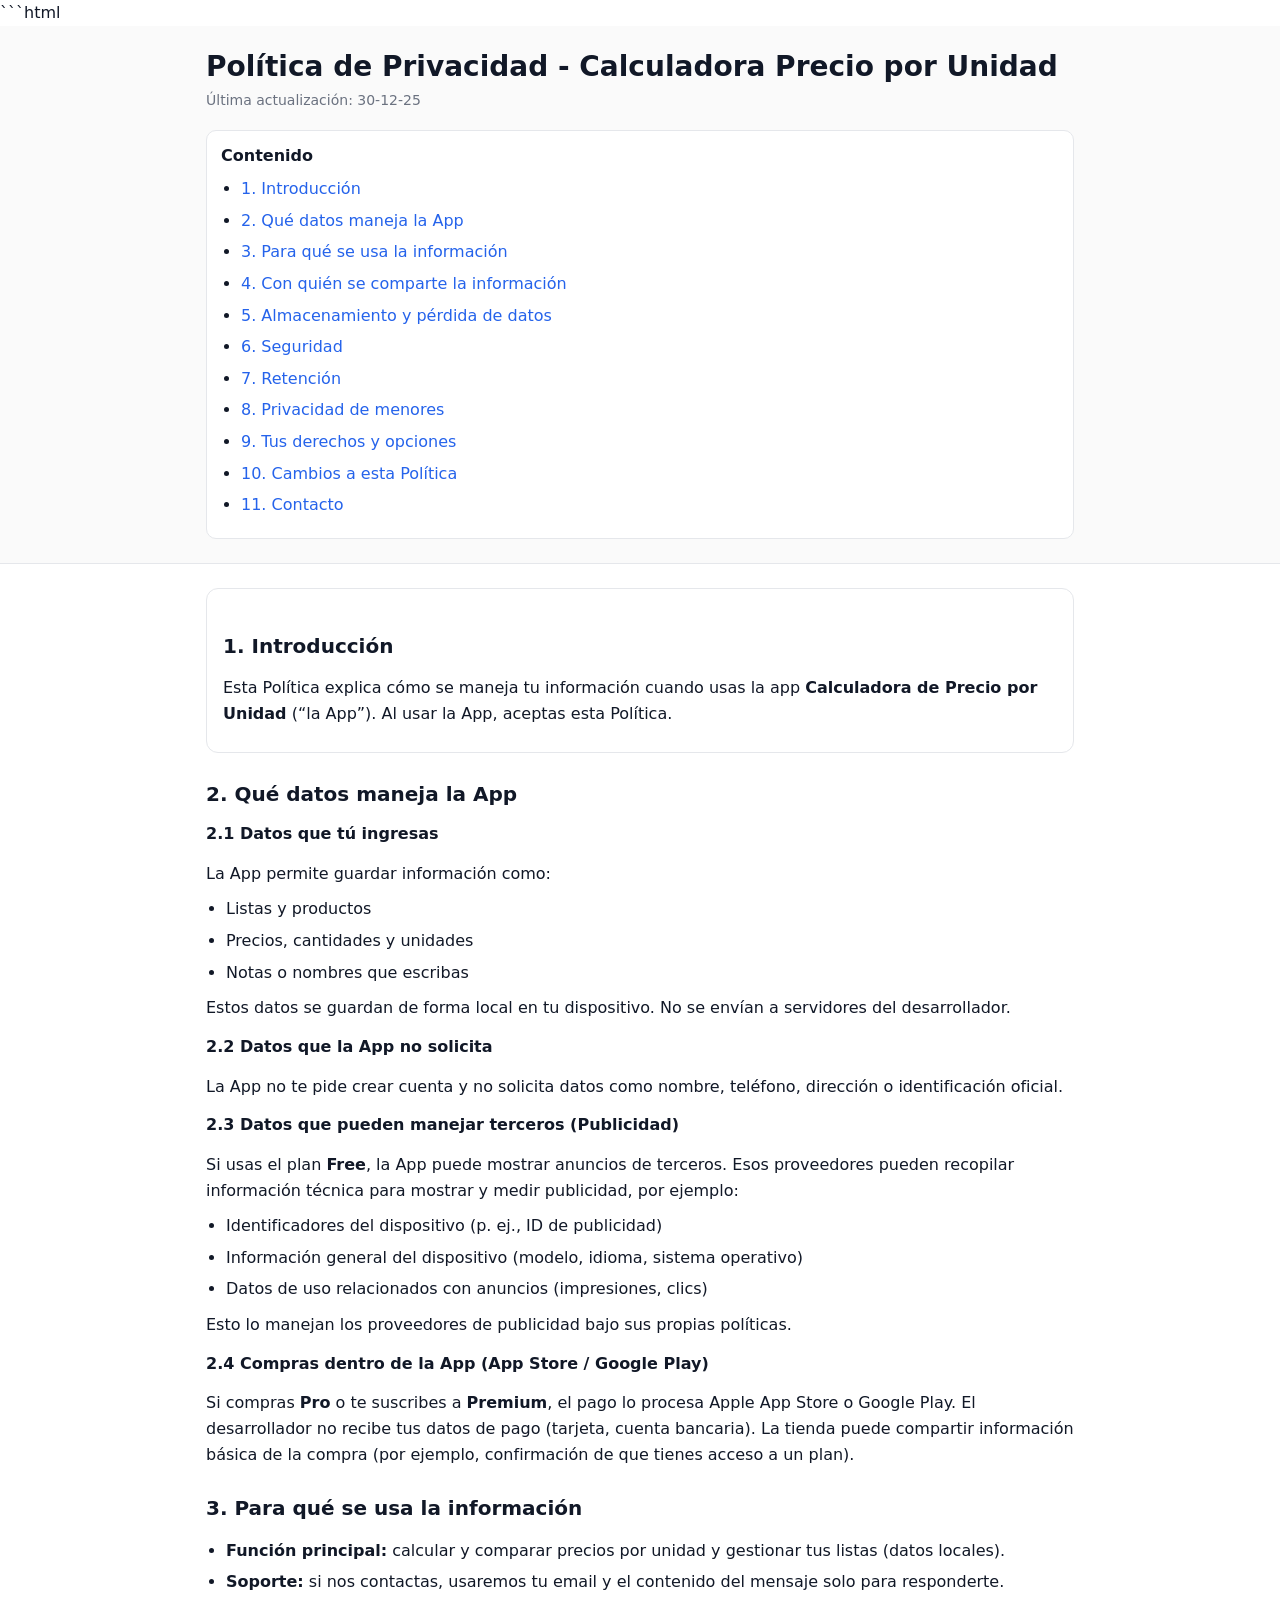
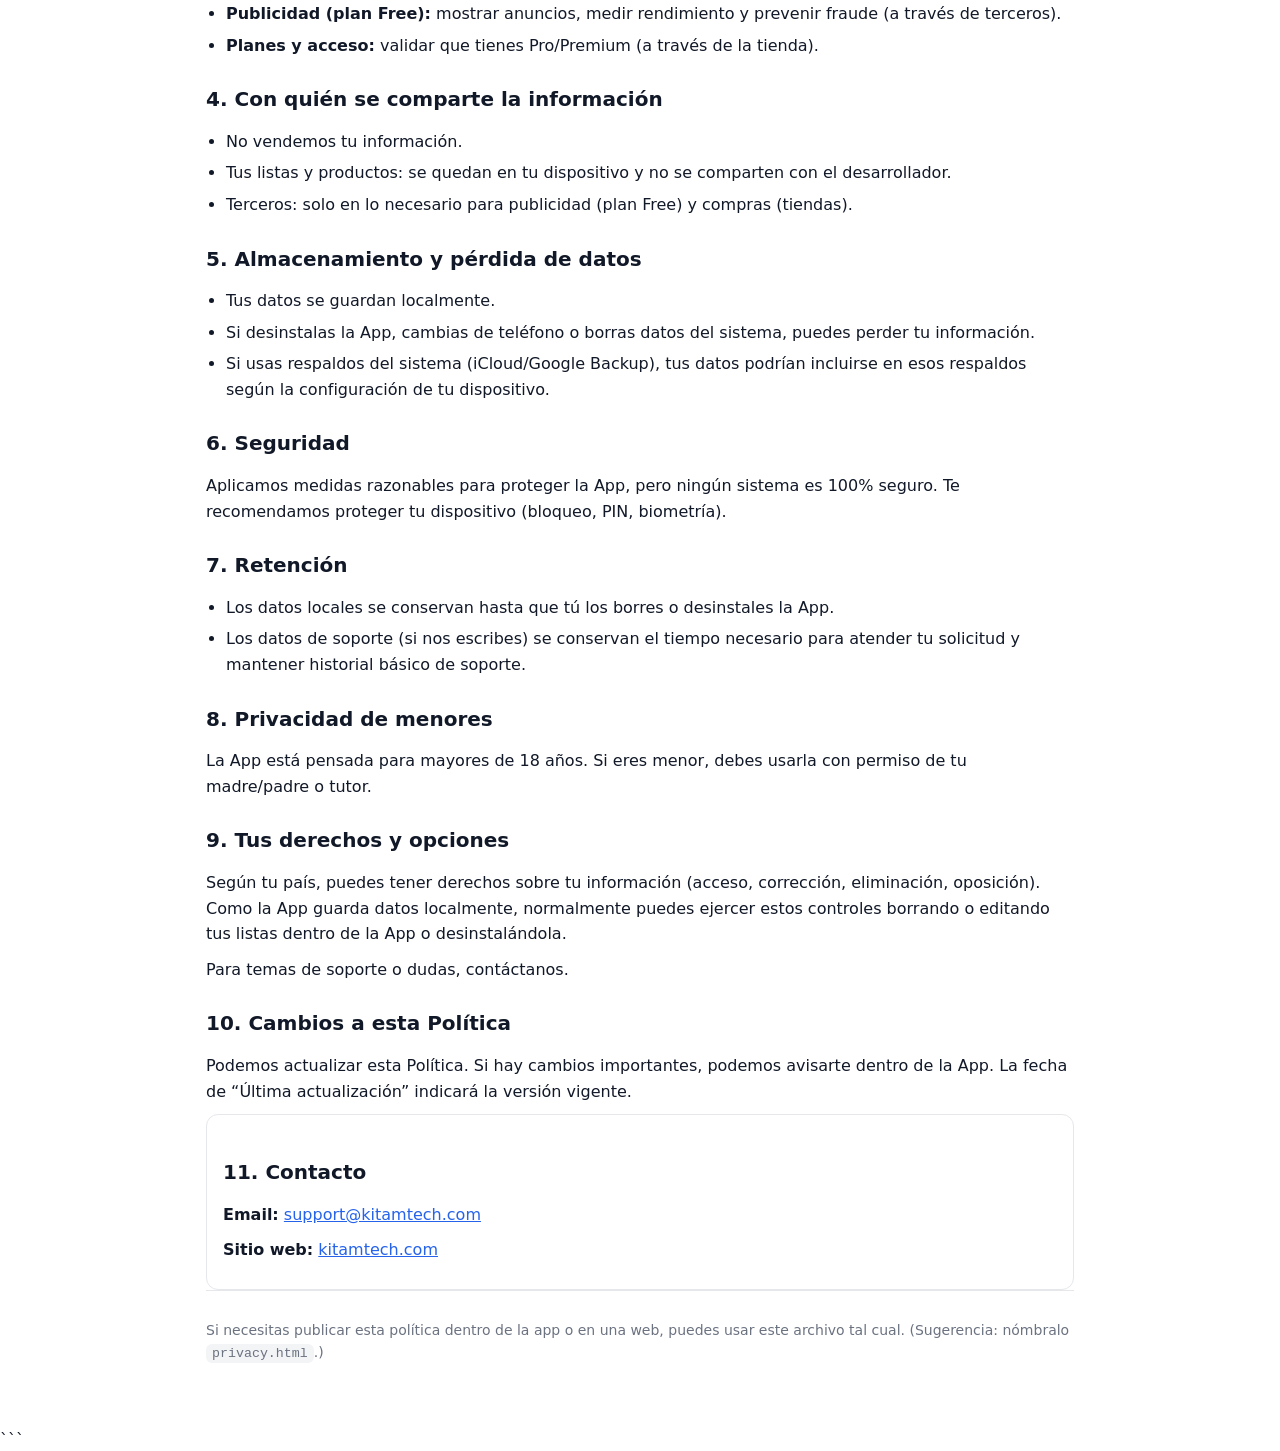
==== privacy.html @ e35e1600 "Add files via upload" ====
```html
<!doctype html>
<html lang="es">
  <head>
    <meta charset="utf-8" />
    <meta name="viewport" content="width=device-width, initial-scale=1" />
    <title>Política de Privacidad - Calculadora Precio por Unidad</title>
    <meta
      name="description"
      content="Política de Privacidad de la app Calculadora de Precio por Unidad."
    />
    <style>
      :root {
        --bg: #ffffff;
        --text: #111827;
        --muted: #6b7280;
        --border: #e5e7eb;
        --link: #2563eb;
      }
      * { box-sizing: border-box; }
      body {
        margin: 0;
        font-family: system-ui, -apple-system, Segoe UI, Roboto, Helvetica, Arial, "Apple Color Emoji",
          "Segoe UI Emoji";
        background: var(--bg);
        color: var(--text);
        line-height: 1.6;
      }
      header {
        border-bottom: 1px solid var(--border);
        background: #fafafa;
      }
      .container {
        max-width: 900px;
        margin: 0 auto;
        padding: 24px 16px;
      }
      h1 {
        margin: 0 0 6px 0;
        font-size: 28px;
        line-height: 1.2;
      }
      .updated {
        margin: 0;
        color: var(--muted);
        font-size: 14px;
      }
      nav {
        margin: 18px 0 0 0;
        padding: 12px 14px;
        border: 1px solid var(--border);
        border-radius: 10px;
        background: #fff;
      }
      nav strong { display: block; margin-bottom: 8px; }
      nav a {
        color: var(--link);
        text-decoration: none;
      }
      nav a:hover { text-decoration: underline; }
      main {
        padding: 12px 0 40px 0;
      }
      h2 {
        margin-top: 28px;
        font-size: 20px;
        line-height: 1.3;
      }
      h3 {
        margin-top: 16px;
        font-size: 16px;
        line-height: 1.3;
      }
      p { margin: 10px 0; }
      ul {
        margin: 8px 0 8px 20px;
        padding: 0;
      }
      li { margin: 6px 0; }
      a {
        color: var(--link);
      }
      .card {
        border: 1px solid var(--border);
        border-radius: 12px;
        padding: 16px;
        background: #fff;
      }
      footer {
        border-top: 1px solid var(--border);
        color: var(--muted);
        font-size: 14px;
        padding: 18px 0 28px 0;
      }
      code {
        background: #f3f4f6;
        padding: 2px 6px;
        border-radius: 6px;
        font-size: 0.95em;
      }
    </style>
  </head>

  <body>
    <header>
      <div class="container">
        <h1>Política de Privacidad - Calculadora Precio por Unidad</h1>
        <p class="updated">Última actualización: 30-12-25</p>

        <nav aria-label="Tabla de contenidos">
          <strong>Contenido</strong>
          <ul>
            <li><a href="#introduccion">1. Introducción</a></li>
            <li><a href="#datos">2. Qué datos maneja la App</a></li>
            <li><a href="#uso">3. Para qué se usa la información</a></li>
            <li><a href="#comparticion">4. Con quién se comparte la información</a></li>
            <li><a href="#almacenamiento">5. Almacenamiento y pérdida de datos</a></li>
            <li><a href="#seguridad">6. Seguridad</a></li>
            <li><a href="#retencion">7. Retención</a></li>
            <li><a href="#menores">8. Privacidad de menores</a></li>
            <li><a href="#derechos">9. Tus derechos y opciones</a></li>
            <li><a href="#cambios">10. Cambios a esta Política</a></li>
            <li><a href="#contacto">11. Contacto</a></li>
          </ul>
        </nav>
      </div>
    </header>

    <main class="container">
      <section id="introduccion" class="card">
        <h2>1. Introducción</h2>
        <p>
          Esta Política explica cómo se maneja tu información cuando usas la app
          <strong>Calculadora de Precio por Unidad</strong> (“la App”). Al usar la App, aceptas esta Política.
        </p>
      </section>

      <section id="datos">
        <h2>2. Qué datos maneja la App</h2>

        <h3>2.1 Datos que tú ingresas</h3>
        <p>La App permite guardar información como:</p>
        <ul>
          <li>Listas y productos</li>
          <li>Precios, cantidades y unidades</li>
          <li>Notas o nombres que escribas</li>
        </ul>
        <p>
          Estos datos se guardan de forma local en tu dispositivo. No se envían a servidores del desarrollador.
        </p>

        <h3>2.2 Datos que la App no solicita</h3>
        <p>
          La App no te pide crear cuenta y no solicita datos como nombre, teléfono, dirección o identificación oficial.
        </p>

        <h3>2.3 Datos que pueden manejar terceros (Publicidad)</h3>
        <p>
          Si usas el plan <strong>Free</strong>, la App puede mostrar anuncios de terceros. Esos proveedores pueden
          recopilar información técnica para mostrar y medir publicidad, por ejemplo:
        </p>
        <ul>
          <li>Identificadores del dispositivo (p. ej., ID de publicidad)</li>
          <li>Información general del dispositivo (modelo, idioma, sistema operativo)</li>
          <li>Datos de uso relacionados con anuncios (impresiones, clics)</li>
        </ul>
        <p>Esto lo manejan los proveedores de publicidad bajo sus propias políticas.</p>

        <h3>2.4 Compras dentro de la App (App Store / Google Play)</h3>
        <p>
          Si compras <strong>Pro</strong> o te suscribes a <strong>Premium</strong>, el pago lo procesa Apple App Store o Google Play.
          El desarrollador no recibe tus datos de pago (tarjeta, cuenta bancaria). La tienda puede compartir información
          básica de la compra (por ejemplo, confirmación de que tienes acceso a un plan).
        </p>
      </section>

      <section id="uso">
        <h2>3. Para qué se usa la información</h2>
        <ul>
          <li><strong>Función principal:</strong> calcular y comparar precios por unidad y gestionar tus listas (datos locales).</li>
          <li><strong>Soporte:</strong> si nos contactas, usaremos tu email y el contenido del mensaje solo para responderte.</li>
          <li><strong>Publicidad (plan Free):</strong> mostrar anuncios, medir rendimiento y prevenir fraude (a través de terceros).</li>
          <li><strong>Planes y acceso:</strong> validar que tienes Pro/Premium (a través de la tienda).</li>
        </ul>
      </section>

      <section id="comparticion">
        <h2>4. Con quién se comparte la información</h2>
        <ul>
          <li>No vendemos tu información.</li>
          <li>Tus listas y productos: se quedan en tu dispositivo y no se comparten con el desarrollador.</li>
          <li>Terceros: solo en lo necesario para publicidad (plan Free) y compras (tiendas).</li>
        </ul>
      </section>

      <section id="almacenamiento">
        <h2>5. Almacenamiento y pérdida de datos</h2>
        <ul>
          <li>Tus datos se guardan localmente.</li>
          <li>Si desinstalas la App, cambias de teléfono o borras datos del sistema, puedes perder tu información.</li>
          <li>
            Si usas respaldos del sistema (iCloud/Google Backup), tus datos podrían incluirse en esos respaldos según la
            configuración de tu dispositivo.
          </li>
        </ul>
      </section>

      <section id="seguridad">
        <h2>6. Seguridad</h2>
        <p>
          Aplicamos medidas razonables para proteger la App, pero ningún sistema es 100% seguro. Te recomendamos proteger
          tu dispositivo (bloqueo, PIN, biometría).
        </p>
      </section>

      <section id="retencion">
        <h2>7. Retención</h2>
        <ul>
          <li>Los datos locales se conservan hasta que tú los borres o desinstales la App.</li>
          <li>
            Los datos de soporte (si nos escribes) se conservan el tiempo necesario para atender tu solicitud y mantener
            historial básico de soporte.
          </li>
        </ul>
      </section>

      <section id="menores">
        <h2>8. Privacidad de menores</h2>
        <p>
          La App está pensada para mayores de 18 años. Si eres menor, debes usarla con permiso de tu madre/padre o tutor.
        </p>
      </section>

      <section id="derechos">
        <h2>9. Tus derechos y opciones</h2>
        <p>
          Según tu país, puedes tener derechos sobre tu información (acceso, corrección, eliminación, oposición). Como la
          App guarda datos localmente, normalmente puedes ejercer estos controles borrando o editando tus listas dentro de
          la App o desinstalándola.
        </p>
        <p>Para temas de soporte o dudas, contáctanos.</p>
      </section>

      <section id="cambios">
        <h2>10. Cambios a esta Política</h2>
        <p>
          Podemos actualizar esta Política. Si hay cambios importantes, podemos avisarte dentro de la App. La fecha de
          “Última actualización” indicará la versión vigente.
        </p>
      </section>

      <section id="contacto" class="card">
        <h2>11. Contacto</h2>
        <p><strong>Email:</strong> <a href="mailto:support@kitamtech.com">support@kitamtech.com</a></p>
        <p><strong>Sitio web:</strong> <a href="https://kitamtech.com" rel="noopener noreferrer">kitamtech.com</a></p>
      </section>

      <footer>
        <div class="container" style="padding: 0;">
          <p>
            Si necesitas publicar esta política dentro de la app o en una web, puedes usar este archivo tal cual.
            (Sugerencia: nómbralo <code>privacy.html</code>.)
          </p>
        </div>
      </footer>
    </main>
  </body>
</html>
```
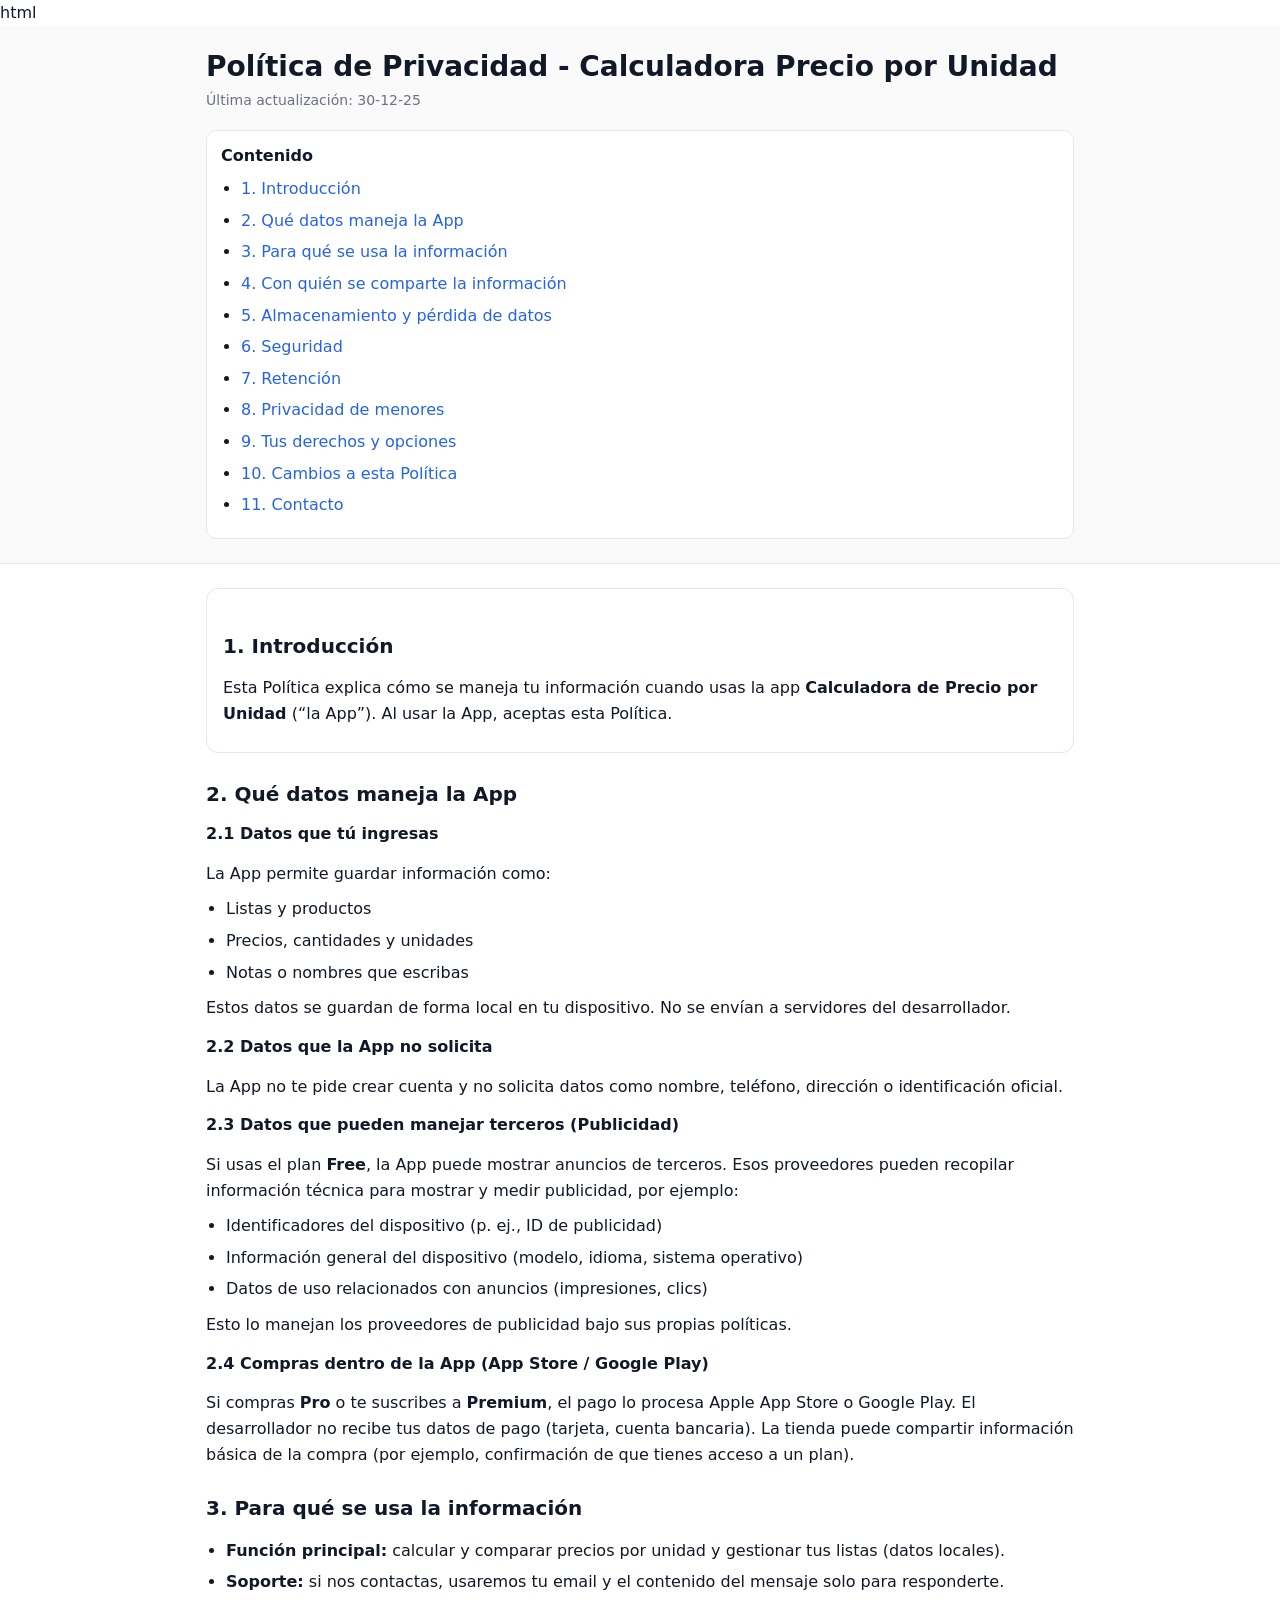
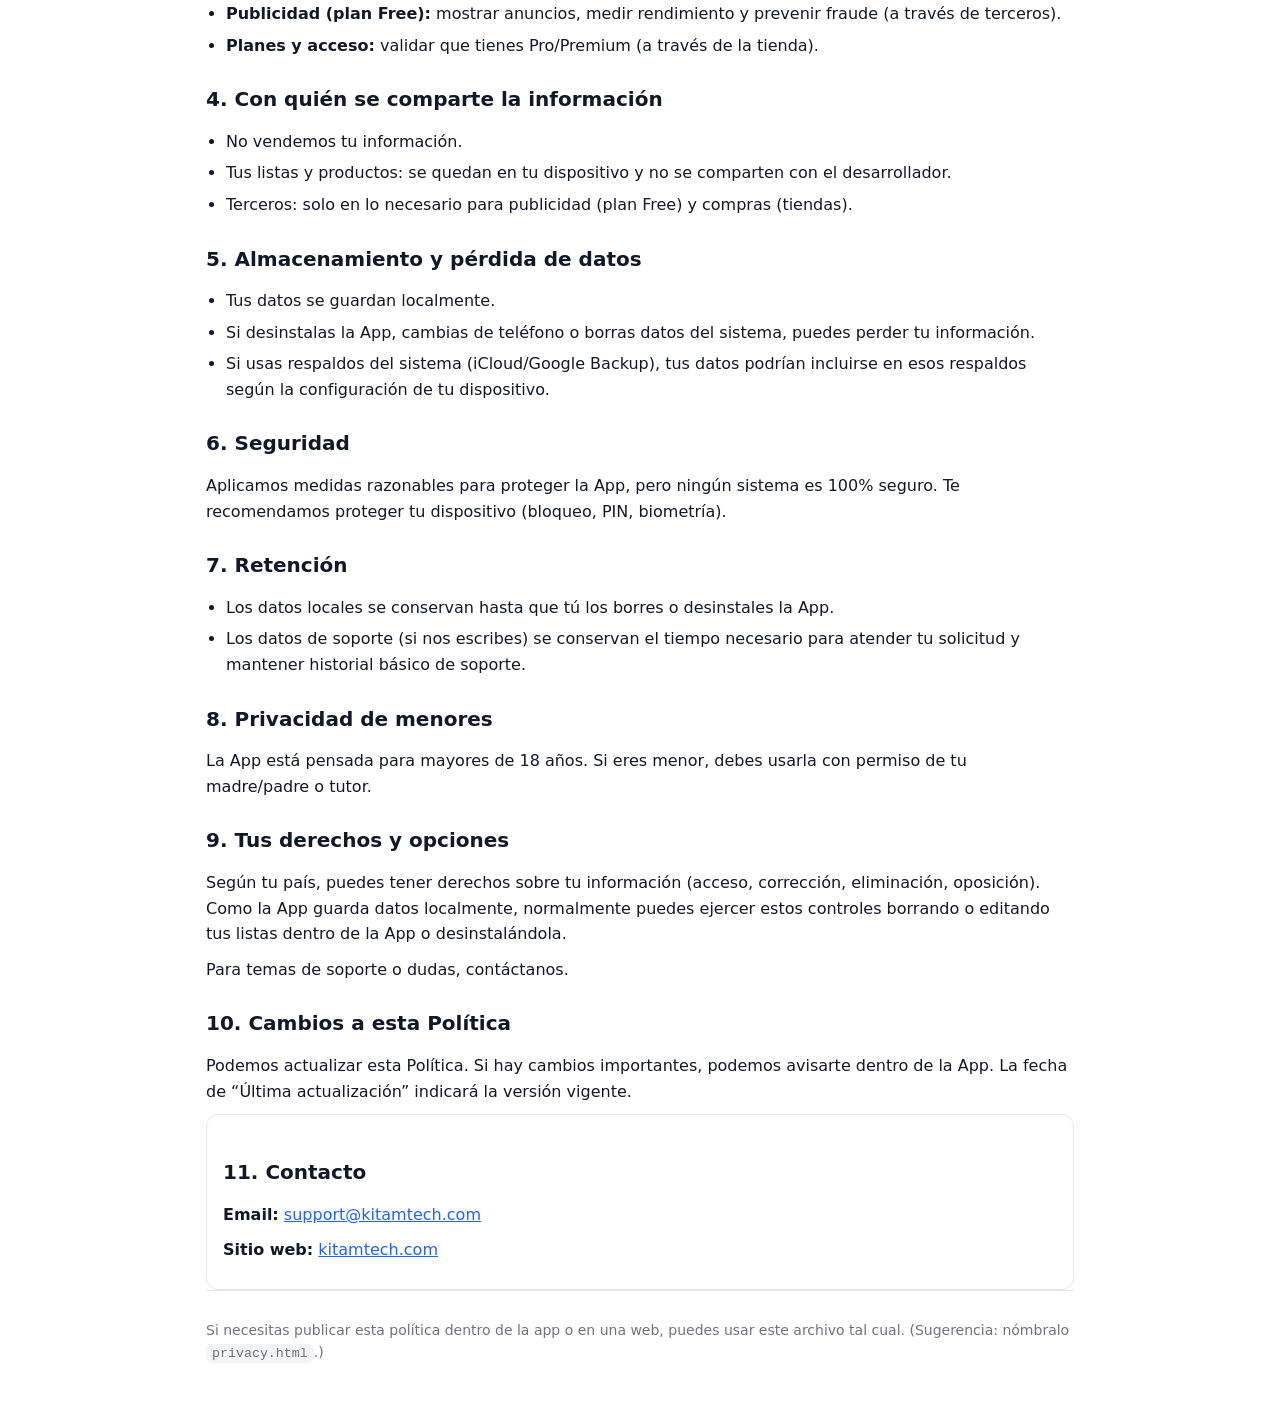
==== commit 20ff4056: "Update privacy.html" ====
--- a/privacy.html
+++ b/privacy.html
@@ -1,4 +1,4 @@
-```html
+html
 <!doctype html>
 <html lang="es">
   <head>
@@ -266,4 +266,3 @@
     </main>
   </body>
 </html>
-```
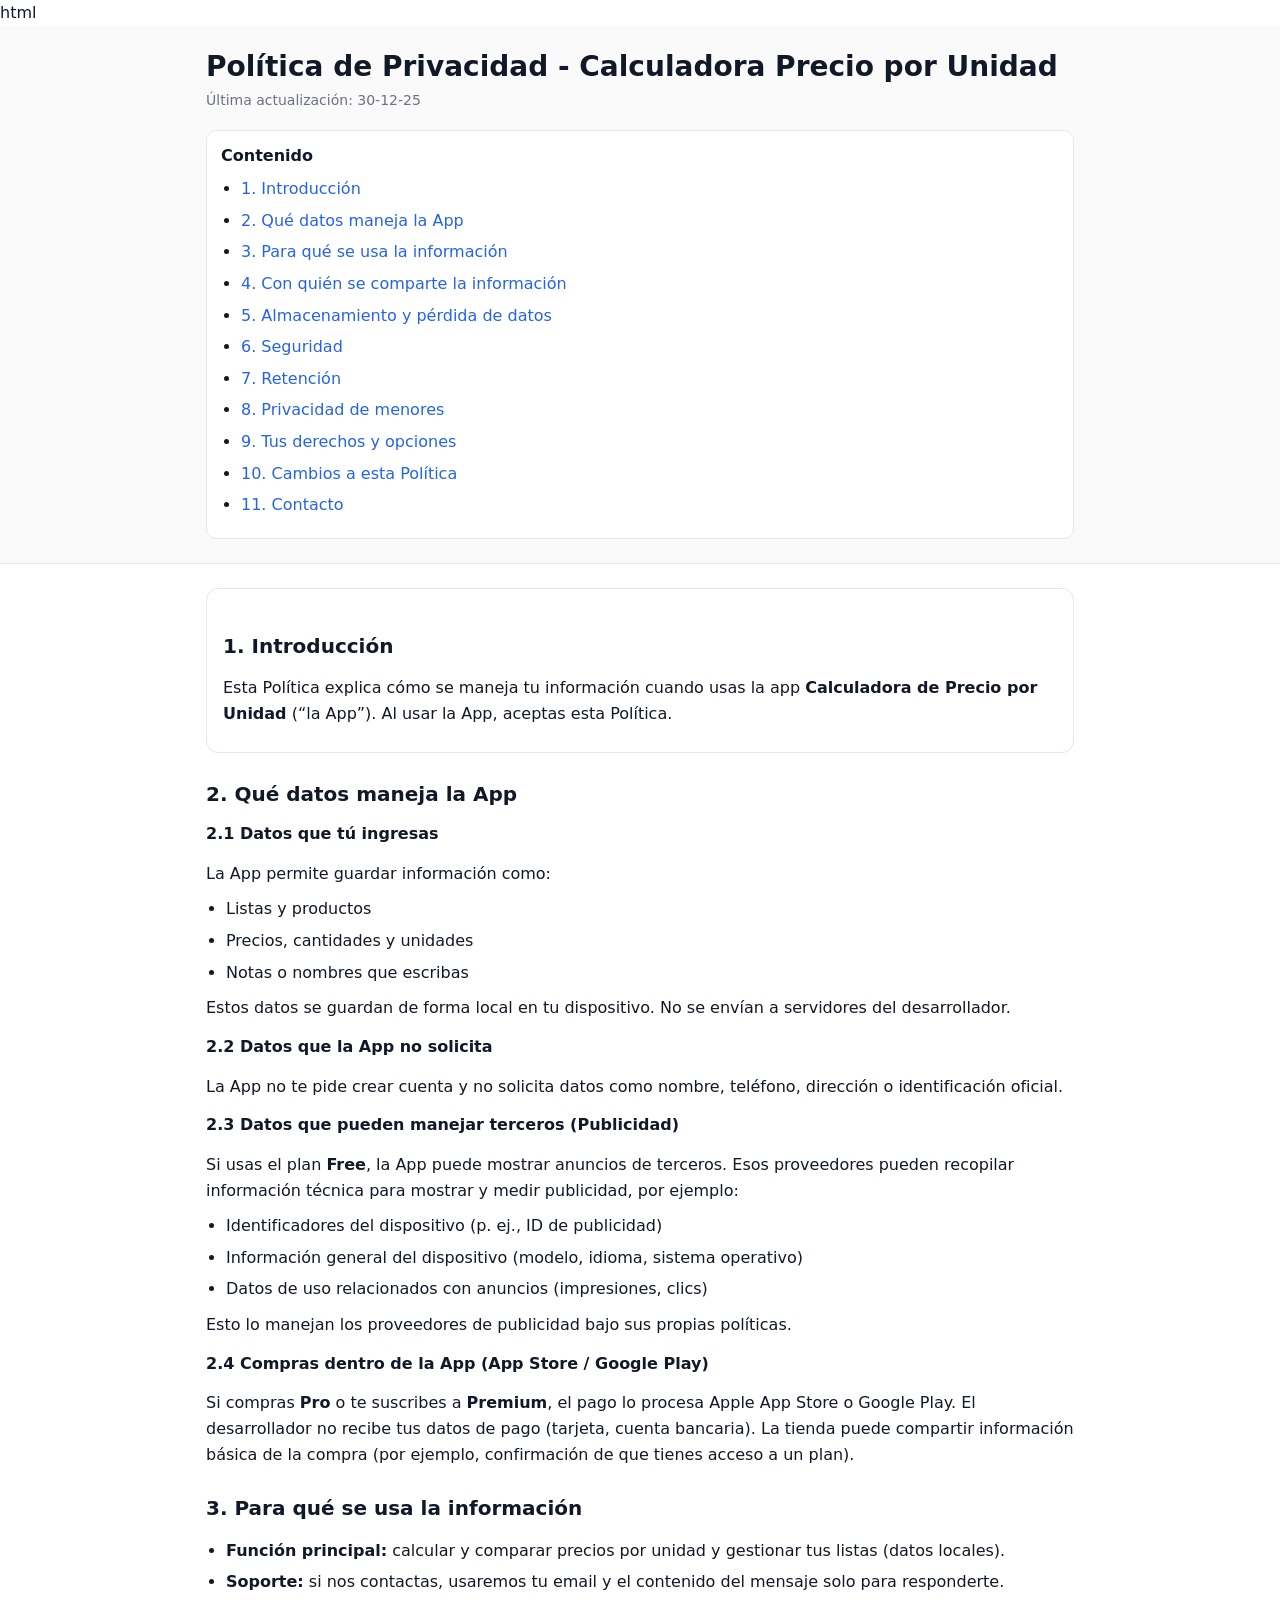
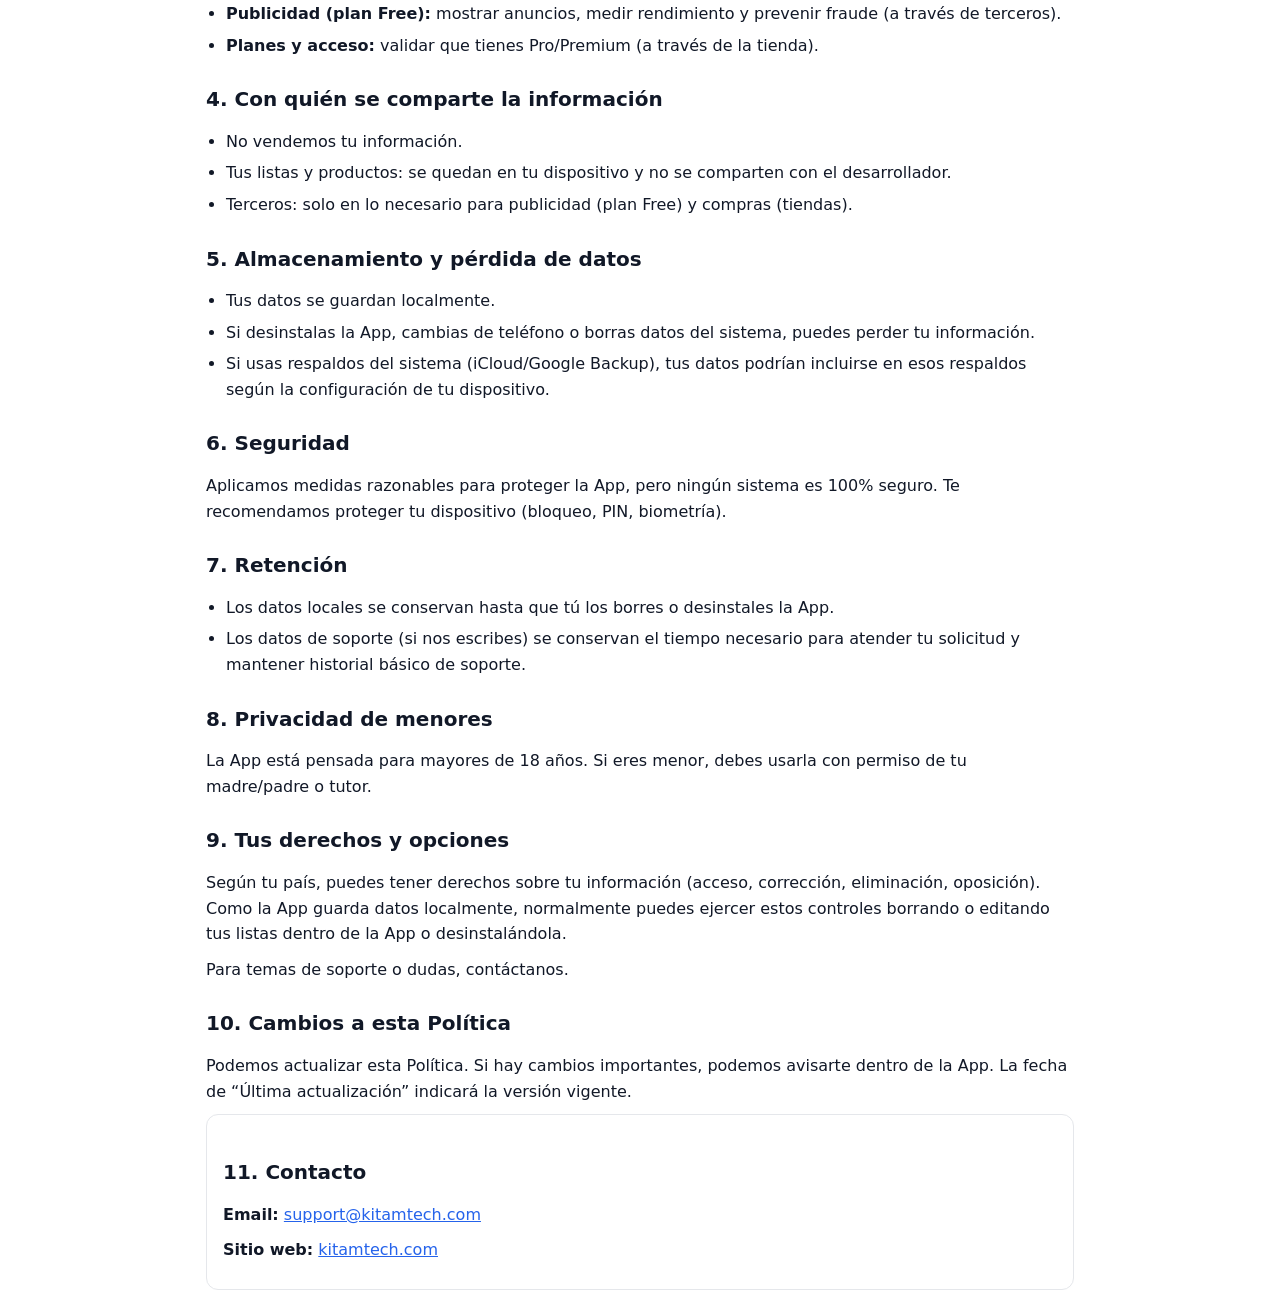
==== commit 86894b24: "Update privacy.html" ====
--- a/privacy.html
+++ b/privacy.html
@@ -255,14 +255,7 @@
         <p><strong>Sitio web:</strong> <a href="https://kitamtech.com" rel="noopener noreferrer">kitamtech.com</a></p>
       </section>
 
-      <footer>
-        <div class="container" style="padding: 0;">
-          <p>
-            Si necesitas publicar esta política dentro de la app o en una web, puedes usar este archivo tal cual.
-            (Sugerencia: nómbralo <code>privacy.html</code>.)
-          </p>
-        </div>
-      </footer>
     </main>
   </body>
 </html>
+
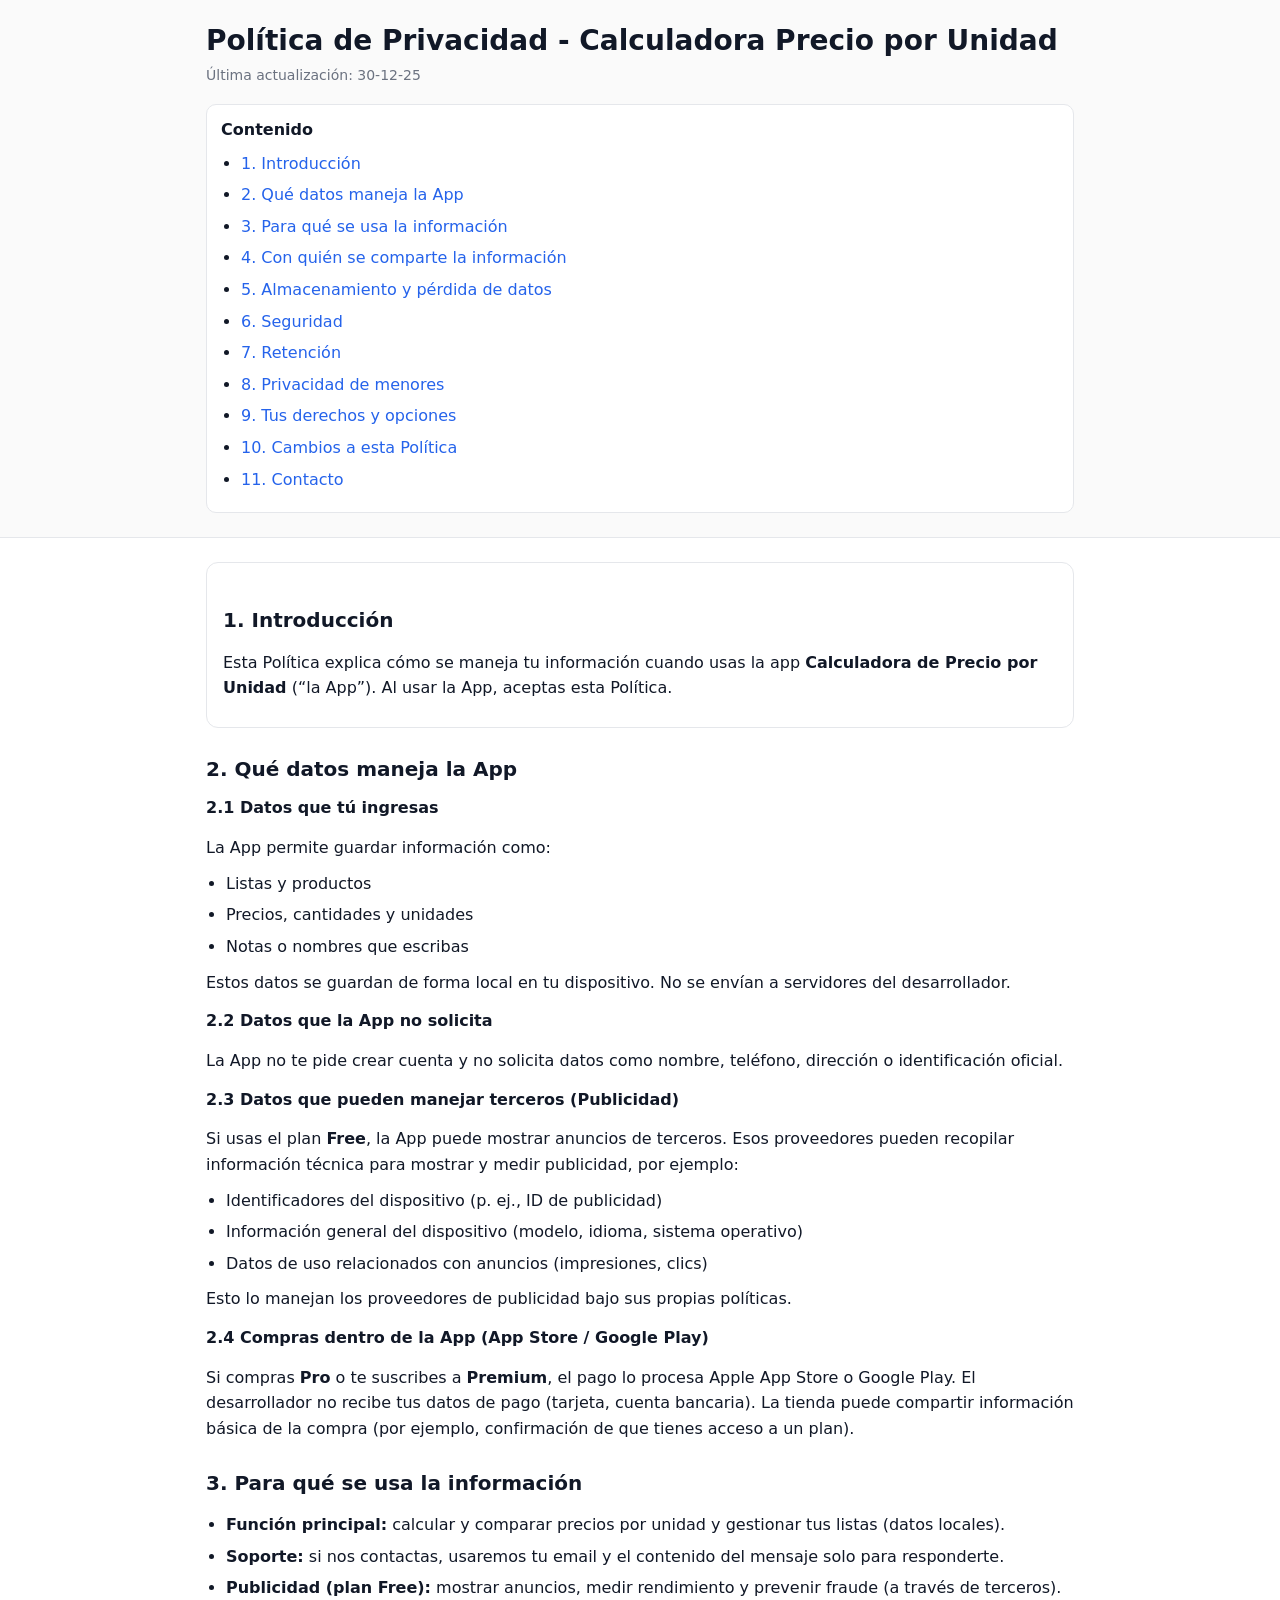
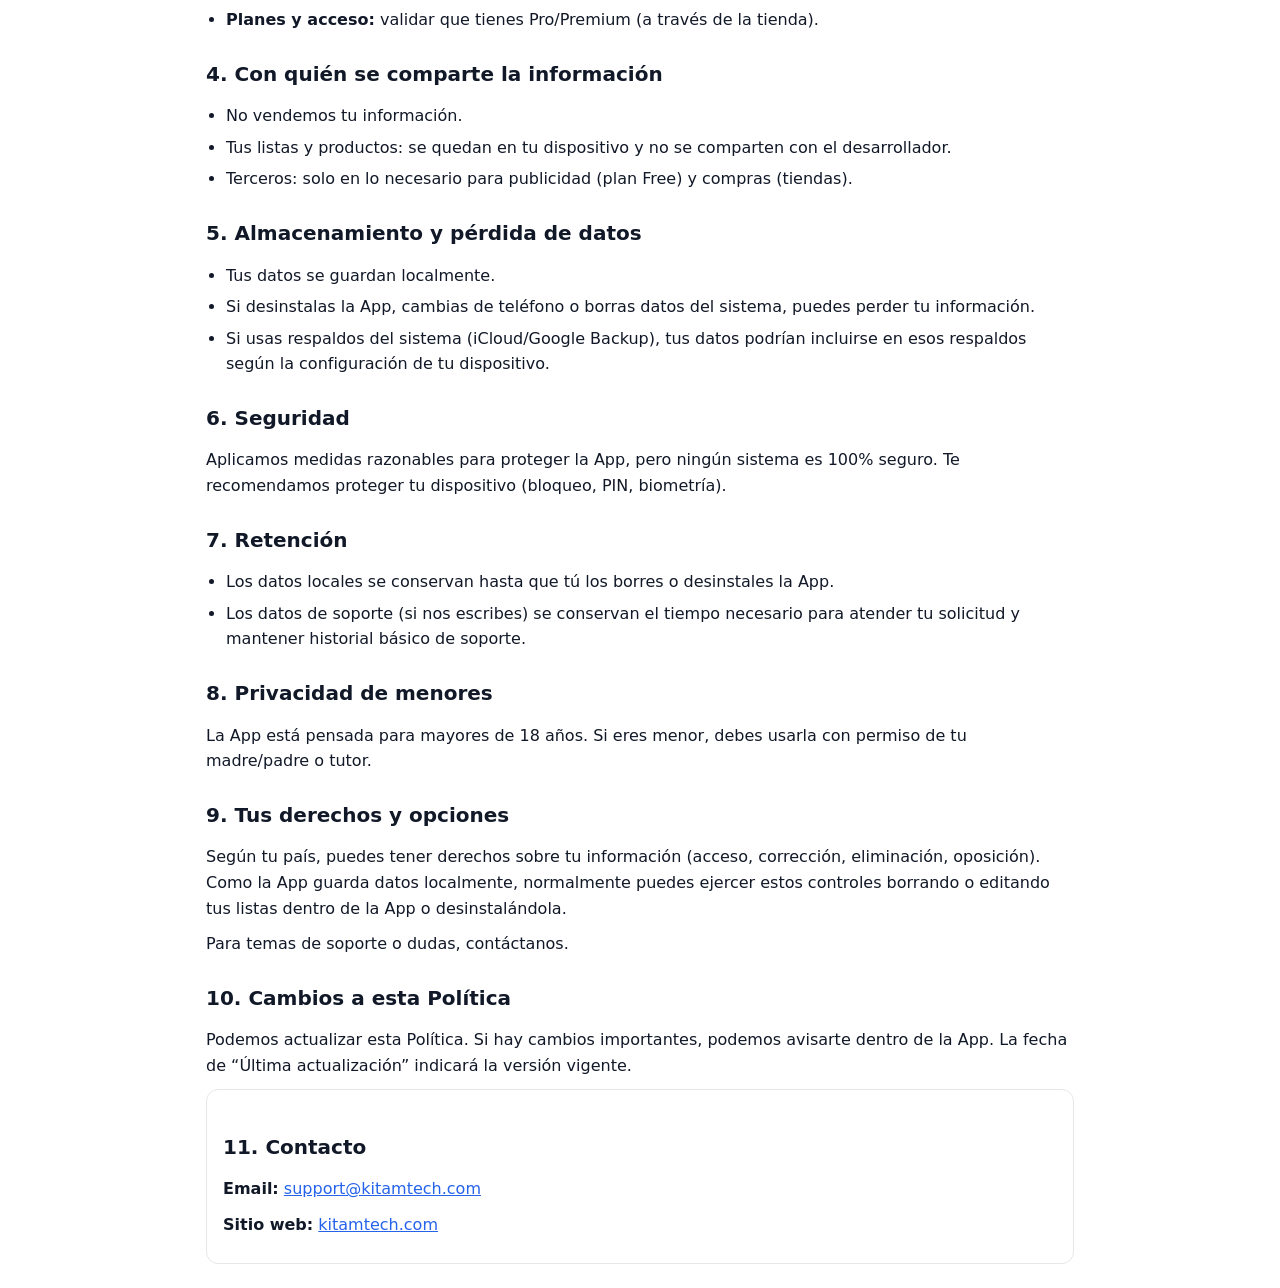
==== commit ba6e56a6: "Update privacy.html" ====
--- a/privacy.html
+++ b/privacy.html
@@ -1,4 +1,3 @@
-html
 <!doctype html>
 <html lang="es">
   <head>
@@ -259,3 +258,4 @@
   </body>
 </html>
 
+
